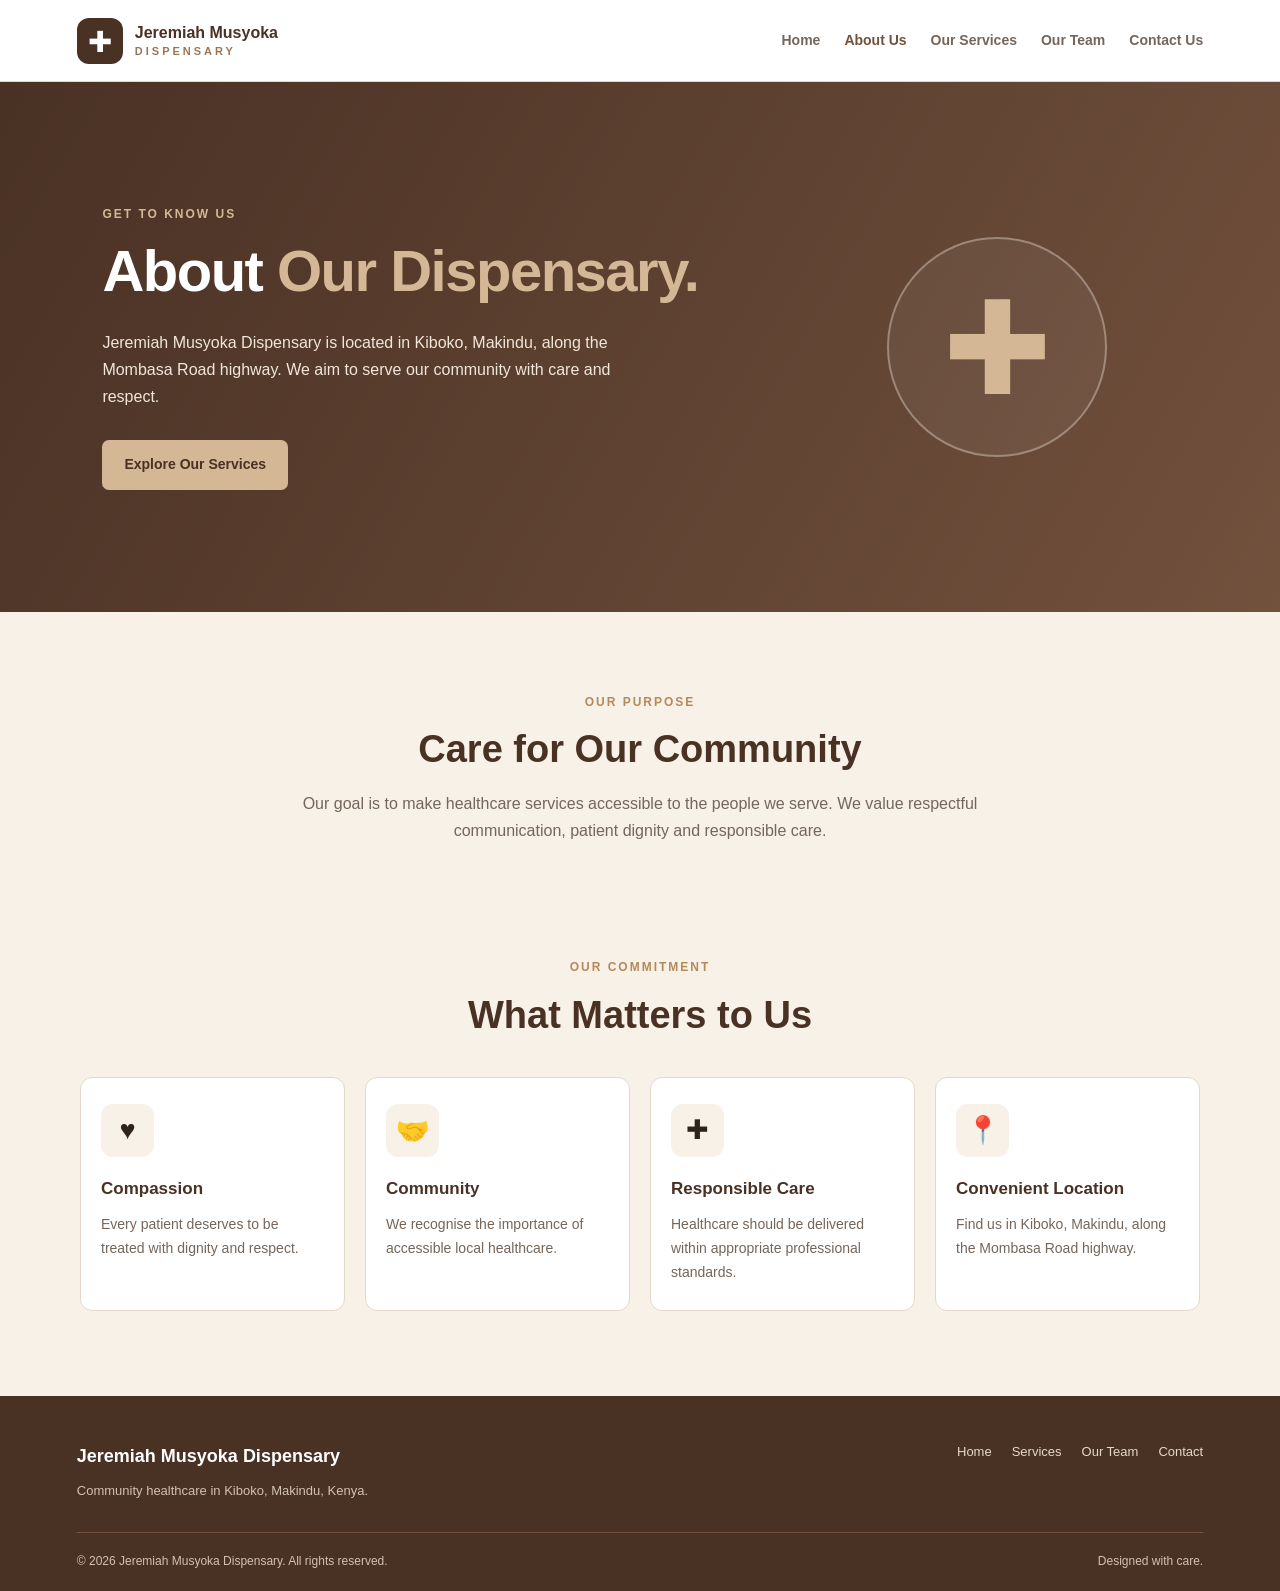
==== about.html @ c6f2226a "Create Jeremiah Musyoka Dispensary website" ====
<!DOCTYPE html>
<html lang="en">
<head>
    <meta charset="UTF-8">
    <meta name="viewport" content="width=device-width, initial-scale=1.0">
    <meta name="description" content="Learn about Jeremiah Musyoka Dispensary in Kiboko, Makindu, Kenya.">
    <title>About Us | Jeremiah Musyoka Dispensary</title>
    <link rel="stylesheet" href="style.css">
    <script src="script.js" defer></script>
</head>
<body>

    <header class="site-header">
        <a href="index.html" class="brand">
            <span class="brand-icon">✚</span>
            <span class="brand-text">
                <strong>Jeremiah Musyoka</strong>
                <small>DISPENSARY</small>
            </span>
        </a>

        <button class="menu-toggle" id="menu-toggle"
            aria-label="Open navigation menu"
            aria-expanded="false"
            aria-controls="main-navigation">
            <span></span><span></span><span></span>
        </button>

        <nav class="main-navigation" id="main-navigation">
            <a href="index.html">Home</a>
            <a href="about.html" class="active">About Us</a>
            <a href="services.html">Our Services</a>
            <a href="doctors.html">Our Team</a>
            <a href="contact.html">Contact Us</a>
        </nav>
    </header>

    <main>
        <section class="hero">
            <div class="hero-content">
                <p class="eyebrow">GET TO KNOW US</p>
                <h1>About <span>Our Dispensary.</span></h1>
                <p class="hero-description">
                    Jeremiah Musyoka Dispensary is located in Kiboko,
                    Makindu, along the Mombasa Road highway.
                    We aim to serve our community with care and respect.
                </p>
                <a href="services.html" class="btn btn-primary">
                    Explore Our Services
                </a>
            </div>
            <div class="hero-visual">
                <div class="medical-symbol">✚</div>
            </div>
        </section>

        <section class="welcome section-container">
            <div class="section-heading">
                <p class="eyebrow">OUR PURPOSE</p>
                <h2>Care for Our Community</h2>
                <p>
                    Our goal is to make healthcare services accessible
                    to the people we serve. We value respectful
                    communication, patient dignity and responsible care.
                </p>
            </div>
        </section>

        <section class="services-preview section-container">
            <div class="section-heading">
                <p class="eyebrow">OUR COMMITMENT</p>
                <h2>What Matters to Us</h2>
            </div>

            <div class="service-grid">
                <article class="service-card">
                    <span class="service-icon">♥</span>
                    <h3>Compassion</h3>
                    <p>Every patient deserves to be treated with dignity and respect.</p>
                </article>

                <article class="service-card">
                    <span class="service-icon">🤝</span>
                    <h3>Community</h3>
                    <p>We recognise the importance of accessible local healthcare.</p>
                </article>

                <article class="service-card">
                    <span class="service-icon">✚</span>
                    <h3>Responsible Care</h3>
                    <p>Healthcare should be delivered within appropriate professional standards.</p>
                </article>

                <article class="service-card">
                    <span class="service-icon">📍</span>
                    <h3>Convenient Location</h3>
                    <p>Find us in Kiboko, Makindu, along the Mombasa Road highway.</p>
                </article>
            </div>
        </section>
    </main>

    <footer class="site-footer">
        <div class="footer-content">
            <div>
                <a href="index.html" class="footer-brand">
                    Jeremiah Musyoka Dispensary
                </a>
                <p>Community healthcare in Kiboko, Makindu, Kenya.</p>
            </div>
            <div class="footer-links">
                <a href="index.html">Home</a>
                <a href="services.html">Services</a>
                <a href="doctors.html">Our Team</a>
                <a href="contact.html">Contact</a>
            </div>
        </div>
        <div class="footer-bottom">
            <p>&copy; <span id="current-year">2026</span>
                Jeremiah Musyoka Dispensary. All rights reserved.</p>
            <p>Designed with care.</p>
        </div>
    </footer>

</body>
</html>
---- style.css ----
/* =================================
   JEREMIAH MUSYOKA DISPENSARY
   SHADY BROWN THEME
================================= */

:root {
    --brown-dark: #493124;
    --brown-main: #72513D;
    --brown-light: #98765B;
    --bronze: #B58A5A;
    --beige: #D4B895;
    --cream: #F7F1E8;
    --white: #FFFFFF;
    --text-dark: #302319;
    --text-muted: #74665B;
    --border: #E5D8C8;
}

/* RESET */

* {
    margin: 0;
    padding: 0;
    box-sizing: border-box;
}

html {
    scroll-behavior: smooth;
}

body {
    font-family: Arial, Helvetica, sans-serif;
    background: var(--cream);
    color: var(--text-dark);
    line-height: 1.7;
}

a {
    color: inherit;
    text-decoration: none;
}

button,
a {
    -webkit-tap-highlight-color: transparent;
}

img {
    max-width: 100%;
    display: block;
}

/* HEADER */

.site-header {
    min-height: 82px;
    background: var(--white);
    display: flex;
    align-items: center;
    justify-content: space-between;
    gap: 20px;
    padding: 15px 6%;
    border-bottom: 1px solid var(--border);
    position: relative;
    z-index: 10;
}

.brand {
    display: flex;
    align-items: center;
    gap: 12px;
    color: var(--brown-dark);
}

.brand-icon {
    width: 46px;
    height: 46px;
    border-radius: 12px;
    background: var(--brown-dark);
    color: var(--white);
    display: grid;
    place-items: center;
    font-size: 29px;
}

.brand-text {
    display: flex;
    flex-direction: column;
    line-height: 1.4;
}

.brand-text strong {
    font-size: 16px;
}

.brand-text small {
    color: var(--brown-light);
    font-size: 11px;
    font-weight: bold;
    letter-spacing: 3px;
}

/* NAVIGATION */

.main-navigation {
    display: flex;
    align-items: center;
    gap: 24px;
}

.main-navigation a {
    font-size: 14px;
    font-weight: 600;
    color: var(--text-muted);
    transition: color 0.2s ease;
}

.main-navigation a:hover,
.main-navigation a.active {
    color: var(--brown-main);
}

/* MOBILE MENU BUTTON */

.menu-toggle {
    display: none;
    border: 0;
    background: var(--brown-dark);
    padding: 10px;
    border-radius: 8px;
    cursor: pointer;
}

.menu-toggle span {
    display: block;
    width: 23px;
    height: 2px;
    margin: 5px 0;
    background: var(--white);
}

/* HERO */

.hero {
    min-height: 530px;
    background: linear-gradient(
        120deg,
        var(--brown-dark),
        var(--brown-main)
    );
    color: var(--white);
    padding: 75px 8%;
    display: grid;
    grid-template-columns: 1.3fr 0.7fr;
    align-items: center;
    gap: 45px;
    overflow: hidden;
}

.hero-content {
    max-width: 680px;
}

.eyebrow {
    font-size: 12px;
    font-weight: bold;
    letter-spacing: 2px;
    color: var(--bronze);
    margin-bottom: 14px;
}

.hero .eyebrow {
    color: var(--beige);
}

.hero h1 {
    font-size: clamp(36px, 5vw, 58px);
    line-height: 1.15;
    margin-bottom: 24px;
    letter-spacing: -1.5px;
}

.hero h1 span {
    color: var(--beige);
}

.hero-description {
    max-width: 550px;
    color: #F1E6D9;
    font-size: 16px;
    margin-bottom: 30px;
}

.hero-buttons {
    display: flex;
    flex-wrap: wrap;
    gap: 14px;
}

.btn {
    display: inline-flex;
    justify-content: center;
    align-items: center;
    padding: 13px 22px;
    min-height: 48px;
    border-radius: 7px;
    font-size: 14px;
    font-weight: bold;
    text-align: center;
    transition: transform 0.2s, background 0.2s;
}

.btn:hover {
    transform: translateY(-2px);
}

.btn-primary {
    background: var(--beige);
    color: var(--brown-dark);
}

.btn-primary:hover {
    background: #E3CBAE;
}

.btn-outline {
    border: 1px solid var(--beige);
    color: var(--white);
}

.btn-outline:hover {
    background: rgba(255, 255, 255, 0.1);
}

.location-note {
    color: #F1E6D9;
    font-size: 13px;
    margin-top: 25px;
}

/* HERO DECORATION */

.hero-visual {
    min-height: 300px;
    display: grid;
    place-items: center;
    position: relative;
}

.medical-symbol {
    width: 220px;
    height: 220px;
    border: 2px solid rgba(247, 241, 232, 0.35);
    border-radius: 50%;
    display: grid;
    place-items: center;
    font-size: 130px;
    color: var(--beige);
    background: rgba(255, 255, 255, 0.05);
}

.hero-card {
    position: absolute;
    bottom: 5px;
    left: -15px;
    background: var(--cream);
    color: var(--brown-dark);
    padding: 17px;
    border-radius: 12px;
    display: flex;
    align-items: center;
    gap: 13px;
    box-shadow: 0 12px 30px rgba(0, 0, 0, 0.18);
}

.hero-card-icon {
    color: var(--brown-main);
    font-size: 27px;
}

.hero-card strong {
    font-size: 14px;
}

.hero-card p {
    color: var(--text-muted);
    font-size: 12px;
}

/* GENERAL SECTIONS */

.section-container {
    width: min(1120px, 88%);
    margin: 0 auto;
}

.welcome {
    padding-top: 80px;
    padding-bottom: 35px;
}

.section-heading {
    max-width: 720px;
    margin: 0 auto 38px;
    text-align: center;
}

.section-heading h2,
.location-content h2,
.contact-cta h2 {
    color: var(--brown-dark);
    font-size: clamp(27px, 4vw, 38px);
    line-height: 1.25;
    margin-bottom: 16px;
}

.section-heading > p:last-child {
    color: var(--text-muted);
}

/* SERVICES */

.services-preview {
    padding-top: 40px;
    padding-bottom: 85px;
}

.service-grid {
    display: grid;
    grid-template-columns: repeat(4, minmax(0, 1fr));
    gap: 20px;
}

.service-card {
    padding: 26px 20px;
    background: var(--white);
    border: 1px solid var(--border);
    border-radius: 12px;
    transition: transform 0.2s, box-shadow 0.2s;
}

.service-card:hover {
    transform: translateY(-5px);
    box-shadow: 0 12px 28px rgba(73, 49, 36, 0.1);
}

.service-icon {
    display: grid;
    place-items: center;
    width: 53px;
    height: 53px;
    background: var(--cream);
    border-radius: 12px;
    font-size: 27px;
    margin-bottom: 20px;
}

.service-card h3 {
    font-size: 17px;
    line-height: 1.4;
    color: var(--brown-dark);
    margin-bottom: 12px;
}

.service-card p {
    font-size: 14px;
    color: var(--text-muted);
}

.center-action {
    text-align: center;
    margin-top: 35px;
}

.center-action .btn-primary,
.contact-cta .btn-primary {
    background: var(--brown-dark);
    color: var(--white);
}

.center-action .btn-primary:hover,
.contact-cta .btn-primary:hover {
    background: var(--brown-main);
}

/* LOCATION */

.location-section {
    padding: 75px 0;
    background: #EDE0D0;
}

.location-content {
    display: grid;
    grid-template-columns: 1fr 1fr;
    align-items: center;
    gap: 45px;
}

.location-content > div:first-child > p:not(.eyebrow) {
    color: var(--text-muted);
    margin-bottom: 24px;
}

.location-placeholder {
    min-height: 240px;
    border-radius: 16px;
    background: var(--brown-main);
    color: var(--white);
    display: flex;
    flex-direction: column;
    align-items: center;
    justify-content: center;
    padding: 25px;
    text-align: center;
}

.location-placeholder span {
    font-size: 45px;
    margin-bottom: 12px;
}

.location-placeholder h3 {
    font-size: 24px;
    margin-bottom: 8px;
}

.location-placeholder p {
    color: var(--cream);
}

/* CONTACT CALL TO ACTION */

.contact-cta {
    padding-top: 80px;
    padding-bottom: 85px;
    text-align: center;
}

.contact-cta > p:not(.eyebrow) {
    color: var(--text-muted);
    max-width: 550px;
    margin: 0 auto 25px;
}

/* FOOTER */

.site-footer {
    background: var(--brown-dark);
    color: var(--cream);
    padding: 45px 6% 20px;
}

.footer-content {
    display: flex;
    justify-content: space-between;
    gap: 35px;
    padding-bottom: 30px;
}

.footer-brand {
    color: var(--white);
    font-weight: bold;
    font-size: 18px;
}

.footer-content > div:first-child p {
    color: #D4C1AE;
    font-size: 13px;
    margin-top: 8px;
}

.footer-links {
    display: flex;
    flex-wrap: wrap;
    gap: 20px;
}

.footer-links a {
    color: #E8D8C6;
    font-size: 13px;
}

.footer-links a:hover {
    color: var(--beige);
}

.footer-bottom {
    border-top: 1px solid #72513D;
    padding-top: 18px;
    display: flex;
    justify-content: space-between;
    flex-wrap: wrap;
    gap: 10px;
    color: #D4C1AE;
    font-size: 12px;
}

/* TABLETS */

@media (max-width: 900px) {
    .hero {
        grid-template-columns: 1fr 0.7fr;
        padding: 65px 6%;
    }

    .service-grid {
        grid-template-columns: repeat(2, minmax(0, 1fr));
    }

    .main-navigation {
        gap: 13px;
    }

    .main-navigation a {
        font-size: 12px;
    }
}

/* PHONES */

@media (max-width: 650px) {
    .site-header {
        min-height: 74px;
        padding: 12px 5%;
    }

    .brand {
        gap: 9px;
    }

    .brand-icon {
        width: 40px;
        height: 40px;
        font-size: 25px;
    }

    .brand-text strong {
        font-size: 13px;
    }

    .brand-text small {
        font-size: 10px;
    }

    .menu-toggle {
        display: block;
    }

    .main-navigation {
        display: none;
        position: absolute;
        top: 100%;
        left: 0;
        right: 0;
        padding: 12px 5% 20px;
        background: var(--white);
        border-bottom: 1px solid var(--border);
        box-shadow: 0 10px 15px rgba(73, 49, 36, 0.08);
        flex-direction: column;
        align-items: stretch;
        gap: 0;
    }

    .main-navigation.open {
        display: flex;
    }

    .main-navigation a {
        padding: 12px 0;
        font-size: 14px;
        border-bottom: 1px solid var(--border);
    }

    .main-navigation a:last-child {
        border-bottom: 0;
    }

    .hero {
        grid-template-columns: 1fr;
        padding: 55px 6% 70px;
        gap: 20px;
    }

    .hero h1 {
        font-size: 39px;
    }

    .hero-description {
        font-size: 15px;
    }

    .hero-visual {
        min-height: 230px;
    }

    .medical-symbol {
        width: 170px;
        height: 170px;
        font-size: 100px;
    }

    .hero-card {
        left: 0;
        bottom: -5px;
        padding: 12px;
    }

    .hero-card strong {
        font-size: 12px;
    }

    .hero-card p {
        font-size: 11px;
    }

    .welcome {
        padding-top: 60px;
    }

    .service-grid {
        grid-template-columns: 1fr;
        gap: 15px;
    }

    .service-card {
        padding: 23px;
    }

    .location-section {
        padding: 55px 0;
    }

    .location-content {
        grid-template-columns: 1fr;
        gap: 30px;
    }

    .location-placeholder {
        min-height: 200px;
    }

    .contact-cta {
        padding-top: 60px;
        padding-bottom: 65px;
    }

    .footer-content {
        flex-direction: column;
    }

    .footer-links {
        gap: 15px;
    }

    .footer-bottom {
        flex-direction: column;
    }
}
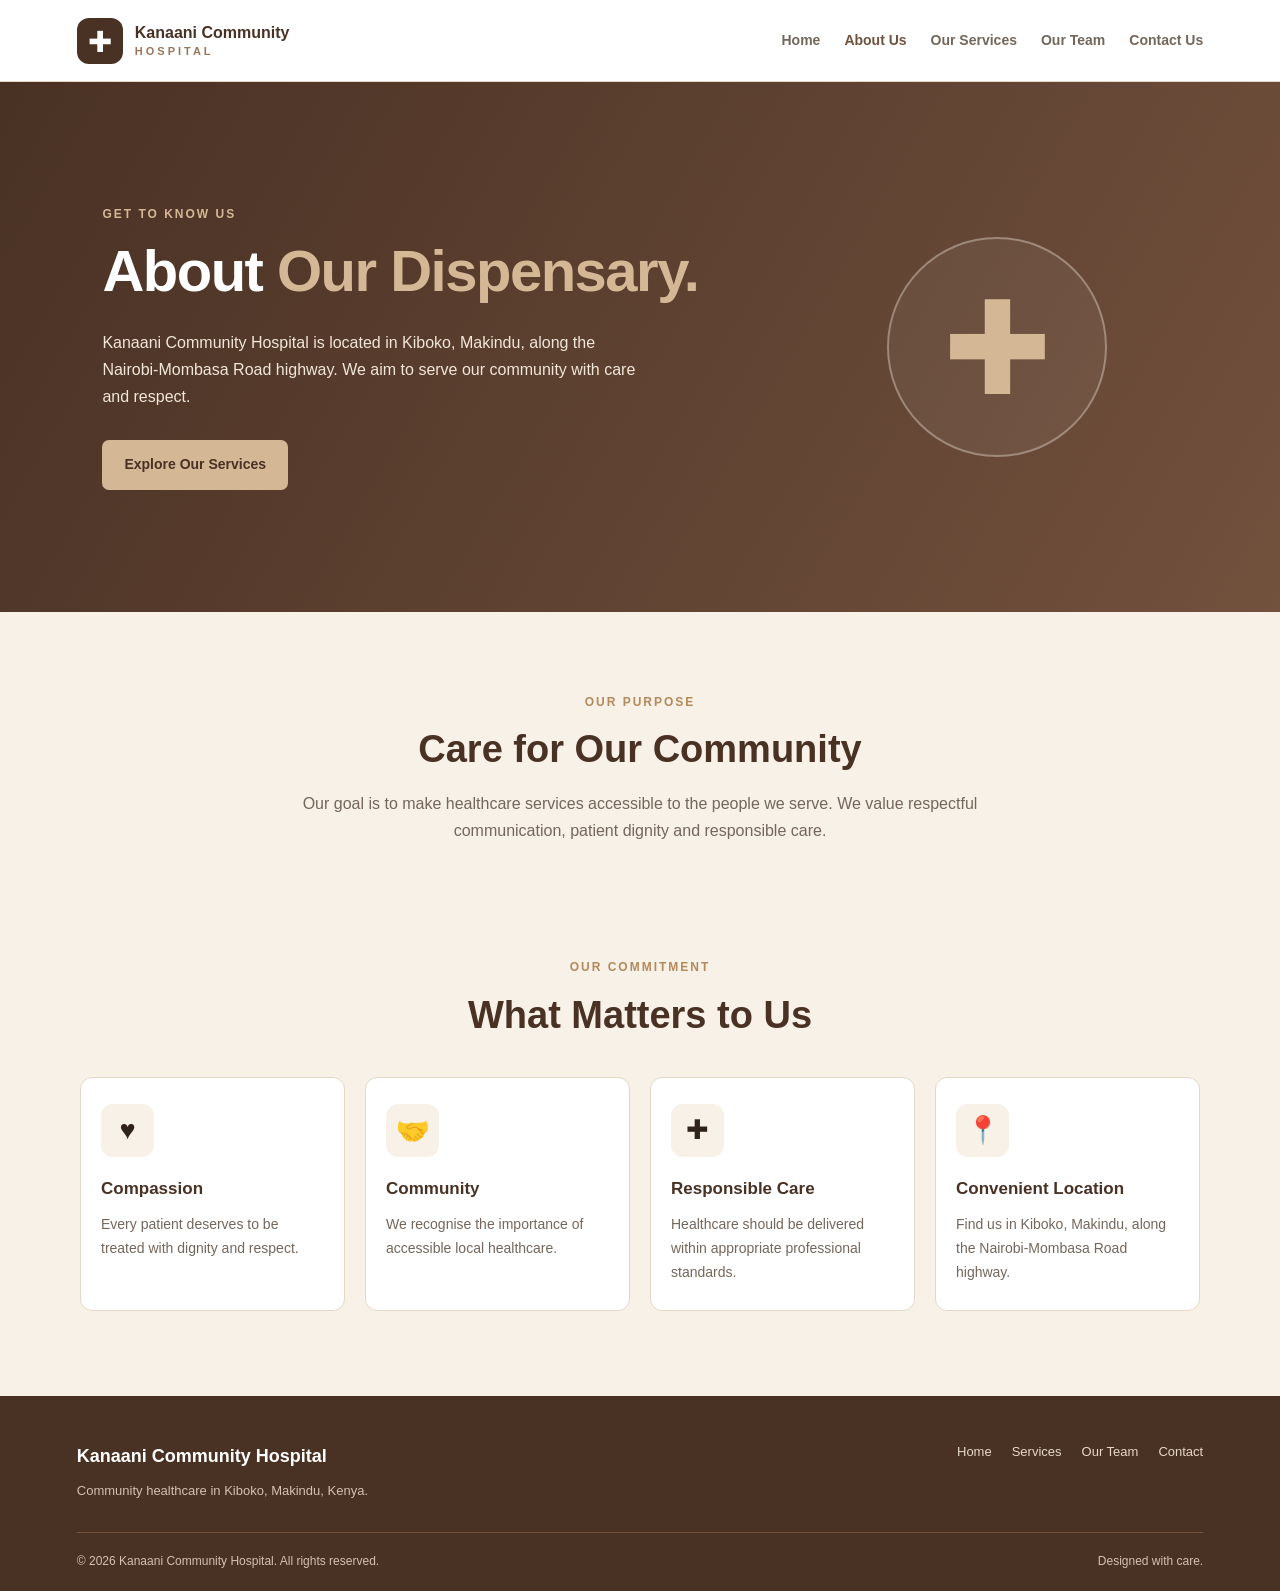
==== commit 4fac3e42: "Update about.html" ====
--- a/about.html
+++ b/about.html
@@ -3,8 +3,8 @@
 <head>
     <meta charset="UTF-8">
     <meta name="viewport" content="width=device-width, initial-scale=1.0">
-    <meta name="description" content="Learn about Jeremiah Musyoka Dispensary in Kiboko, Makindu, Kenya.">
-    <title>About Us | Jeremiah Musyoka Dispensary</title>
+    <meta name="description" content="Learn about Kanaani Community Hospital in Kiboko, Makindu, Kenya.">
+    <title>About Us | Kanaani Community Hospital</title>
     <link rel="stylesheet" href="style.css">
     <script src="script.js" defer></script>
 </head>
@@ -14,8 +14,8 @@
         <a href="index.html" class="brand">
             <span class="brand-icon">✚</span>
             <span class="brand-text">
-                <strong>Jeremiah Musyoka</strong>
-                <small>DISPENSARY</small>
+                <strong>Kanaani Community</strong>
+                <small>HOSPITAL</small>
             </span>
         </a>
 
@@ -41,8 +41,8 @@
                 <p class="eyebrow">GET TO KNOW US</p>
                 <h1>About <span>Our Dispensary.</span></h1>
                 <p class="hero-description">
-                    Jeremiah Musyoka Dispensary is located in Kiboko,
-                    Makindu, along the Mombasa Road highway.
+                    Kanaani Community Hospital is located in Kiboko,
+                    Makindu, along the Nairobi-Mombasa Road highway.
                     We aim to serve our community with care and respect.
                 </p>
                 <a href="services.html" class="btn btn-primary">
@@ -94,7 +94,7 @@
                 <article class="service-card">
                     <span class="service-icon">📍</span>
                     <h3>Convenient Location</h3>
-                    <p>Find us in Kiboko, Makindu, along the Mombasa Road highway.</p>
+                    <p>Find us in Kiboko, Makindu, along the Nairobi-Mombasa Road highway.</p>
                 </article>
             </div>
         </section>
@@ -104,7 +104,7 @@
         <div class="footer-content">
             <div>
                 <a href="index.html" class="footer-brand">
-                    Jeremiah Musyoka Dispensary
+                    Kanaani Community Hospital
                 </a>
                 <p>Community healthcare in Kiboko, Makindu, Kenya.</p>
             </div>
@@ -117,7 +117,7 @@
         </div>
         <div class="footer-bottom">
             <p>&copy; <span id="current-year">2026</span>
-                Jeremiah Musyoka Dispensary. All rights reserved.</p>
+                Kanaani Community Hospital. All rights reserved.</p>
             <p>Designed with care.</p>
         </div>
     </footer>
--- a/style.css
+++ b/style.css
@@ -619,7 +619,7 @@
     }
 
     .service-grid {
-        grid-template-columns: 1fr;
+        grid-template-columns: repeat(2, minmax(0,1fr) );
         gap: 15px;
     }
 
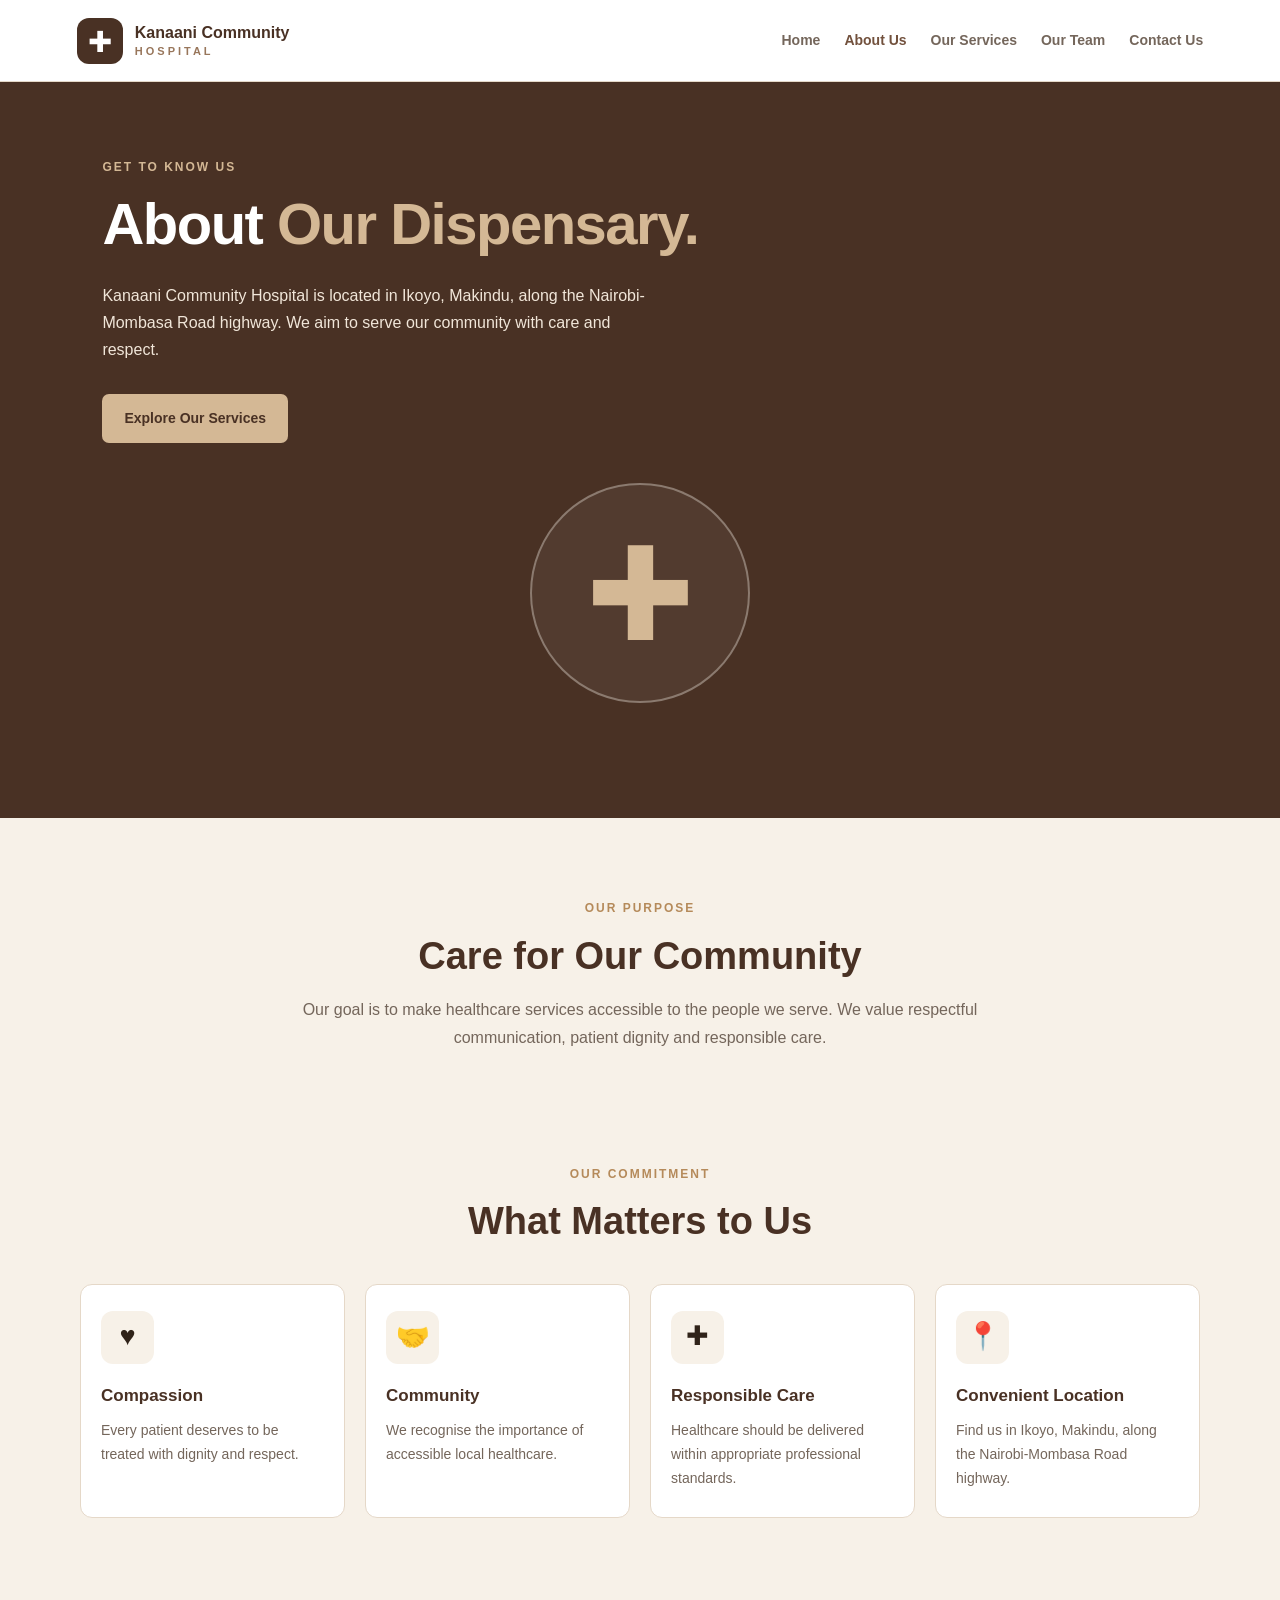
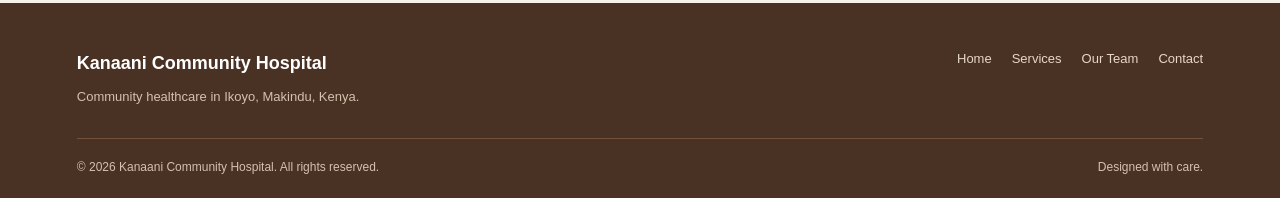
==== commit ff85d262: "Update about.html" ====
--- a/about.html
+++ b/about.html
@@ -3,7 +3,7 @@
 <head>
     <meta charset="UTF-8">
     <meta name="viewport" content="width=device-width, initial-scale=1.0">
-    <meta name="description" content="Learn about Kanaani Community Hospital in Kiboko, Makindu, Kenya.">
+    <meta name="description" content="Learn about Kanaani Community Hospital in Ikoyo, Makindu, Kenya.">
     <title>About Us | Kanaani Community Hospital</title>
     <link rel="stylesheet" href="style.css">
     <script src="script.js" defer></script>
@@ -41,7 +41,7 @@
                 <p class="eyebrow">GET TO KNOW US</p>
                 <h1>About <span>Our Dispensary.</span></h1>
                 <p class="hero-description">
-                    Kanaani Community Hospital is located in Kiboko,
+                    Kanaani Community Hospital is located in Ikoyo,
                     Makindu, along the Nairobi-Mombasa Road highway.
                     We aim to serve our community with care and respect.
                 </p>
@@ -94,7 +94,7 @@
                 <article class="service-card">
                     <span class="service-icon">📍</span>
                     <h3>Convenient Location</h3>
-                    <p>Find us in Kiboko, Makindu, along the Nairobi-Mombasa Road highway.</p>
+                    <p>Find us in Ikoyo, Makindu, along the Nairobi-Mombasa Road highway.</p>
                 </article>
             </div>
         </section>
@@ -106,7 +106,7 @@
                 <a href="index.html" class="footer-brand">
                     Kanaani Community Hospital
                 </a>
-                <p>Community healthcare in Kiboko, Makindu, Kenya.</p>
+                <p>Community healthcare in Ikoyo, Makindu, Kenya.</p>
             </div>
             <div class="footer-links">
                 <a href="index.html">Home</a>
--- a/style.css
+++ b/style.css
@@ -14,6 +14,8 @@
     --text-dark: #302319;
     --text-muted: #74665B;
     --border: #E5D8C8;
+    --link: #2F6B4F;
+    --link-hover: #1F4D37;
 }
 
 /* RESET */
@@ -140,26 +142,46 @@
 }
 
 /* HERO */
-
 .hero {
-    min-height: 530px;
-    background: linear-gradient(
-        120deg,
-        var(--brown-dark),
-        var(--brown-main)
-    );
-    color: var(--white);
-    padding: 75px 8%;
-    display: grid;
-    grid-template-columns: 1.3fr 0.7fr;
-    align-items: center;
-    gap: 45px;
-    overflow: hidden;
-}
+min-height: 530px;
+background: var(--brown-dark);
+color: var(--white);
+padding: 75px 8%;
+display: grid;
+grid-template-columns: 1fr;
+align-items: center;
+position: relative;
+isolation: isolate;
+overflow: hidden;
+}
+
+/* FULL HERO PHOTO BACKGROUND */
+
+.hero > .hero-slider {
+position: absolute;
+inset: 0;
+z-index: -2;
+border-radius: 0;
+}
+
+.hero > .hero-slider::after {
+content: "";
+position: absolute;
+inset: 0;
+background: linear-gradient(
+90deg,
+rgba(45, 29, 20, 0.92),
+rgba(73, 49, 36, 0.72)
+);
+z-index: 1;
+}
+
 
 .hero-content {
-    max-width: 680px;
-}
+max-width: 680px;
+position: relative;
+z-index: 2;
+} 
 
 .eyebrow {
     font-size: 12px;
@@ -247,6 +269,33 @@
     position: relative;
 }
 
+/* HERO PHOTO SLIDER */
+
+.hero-slider {
+    position: absolute;
+    inset: 0;
+    overflow: hidden;
+    border-radius: 16px;
+}
+
+.hero-slide {
+    position: absolute;
+    inset: 0;
+    width: 100%;
+    height: 100%;
+    max-width: none;
+    object-fit: cover;
+    opacity: 0;
+    transition: opacity 0.8s ease-in-out;
+}
+
+.hero-slide.active {
+    opacity: 1;
+}
+
+.hero-card {
+    z-index: 2;
+}
 .medical-symbol {
     width: 220px;
     height: 220px;
@@ -260,17 +309,18 @@
 }
 
 .hero-card {
-    position: absolute;
-    bottom: 5px;
-    left: -15px;
-    background: var(--cream);
-    color: var(--brown-dark);
-    padding: 17px;
-    border-radius: 12px;
-    display: flex;
-    align-items: center;
-    gap: 13px;
-    box-shadow: 0 12px 30px rgba(0, 0, 0, 0.18);
+position: absolute;
+z-index: 2;
+bottom: 25px;
+right: 6%;
+background: var(--cream);
+color: var(--brown-dark);
+padding: 17px;
+border-radius: 12px;
+display: flex;
+align-items: center;
+gap: 13px;
+box-shadow: 0 12px 30px rgba(0, 0, 0, 0.18);
 }
 
 .hero-card-icon {
@@ -577,10 +627,12 @@
     }
 
     .hero {
-        grid-template-columns: 1fr;
-        padding: 55px 6% 70px;
-        gap: 20px;
-    }
+grid-template-columns: 1fr;
+min-height: 530px;
+padding: 55px 6% 100px;
+gap: 20px;
+align-content: center;
+    } 
 
     .hero h1 {
         font-size: 39px;
@@ -657,3 +709,14 @@
         flex-direction: column;
     }
 }
+
+main a:not(.btn) {
+    color: var(--link);
+    font-weight: bold;
+    text-decoration: underline;
+    text-underline-offset: 3px;
+}
+
+main a:not(.btn):hover {
+    color: var(--link-hover);
+}
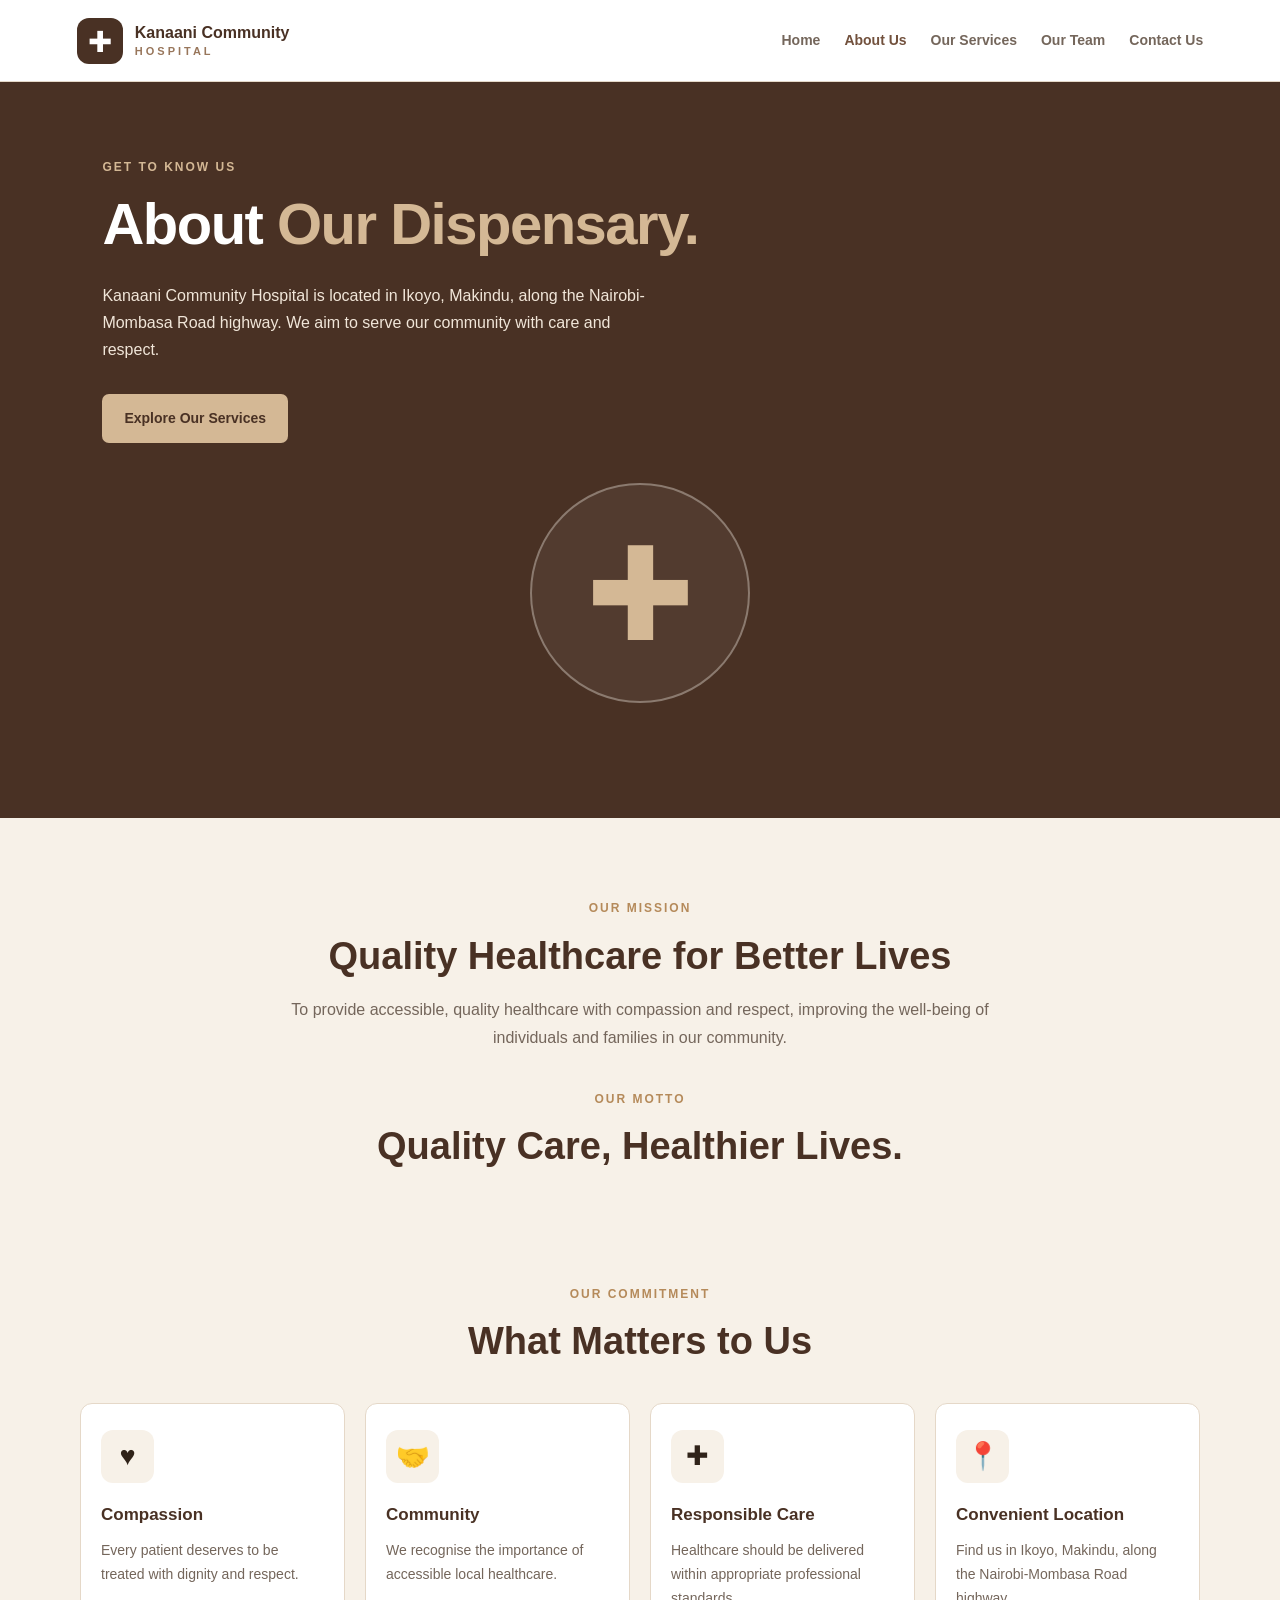
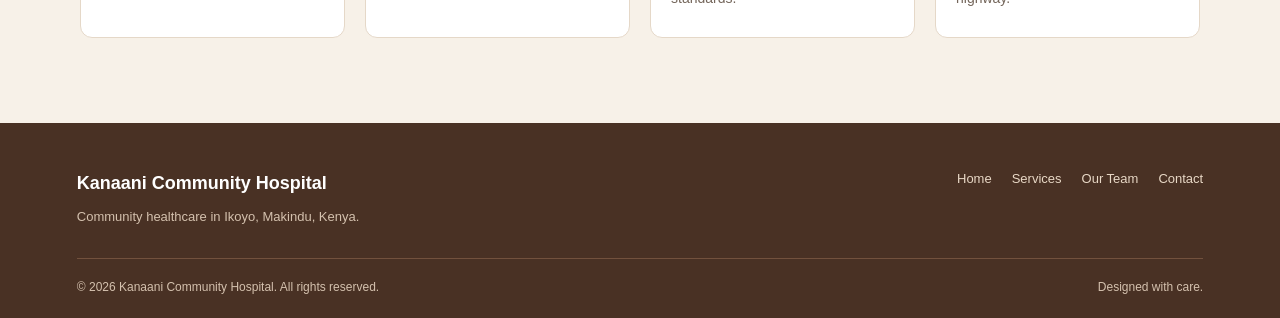
==== commit af5e6cb1: "Update about.html" ====
--- a/about.html
+++ b/about.html
@@ -54,17 +54,23 @@
             </div>
         </section>
 
-        <section class="welcome section-container">
-            <div class="section-heading">
-                <p class="eyebrow">OUR PURPOSE</p>
-                <h2>Care for Our Community</h2>
-                <p>
-                    Our goal is to make healthcare services accessible
-                    to the people we serve. We value respectful
-                    communication, patient dignity and responsible care.
-                </p>
-            </div>
-        </section>
+        <!-- OUR MISSION AND MOTTO -->
+    <section class="welcome section-container">
+        <div class="section-heading">
+            <p class="eyebrow">OUR MISSION</p>
+            <h2>Quality Healthcare for Better Lives</h2>
+            <p>
+                To provide accessible, quality healthcare with
+                compassion and respect, improving the well-being
+                of individuals and families in our community.
+            </p>
+        </div>
+
+        <div class="section-heading">
+            <p class="eyebrow">OUR MOTTO</p>
+            <h2>Quality Care, Healthier Lives.</h2>
+        </div>
+    </section>
 
         <section class="services-preview section-container">
             <div class="section-heading">
